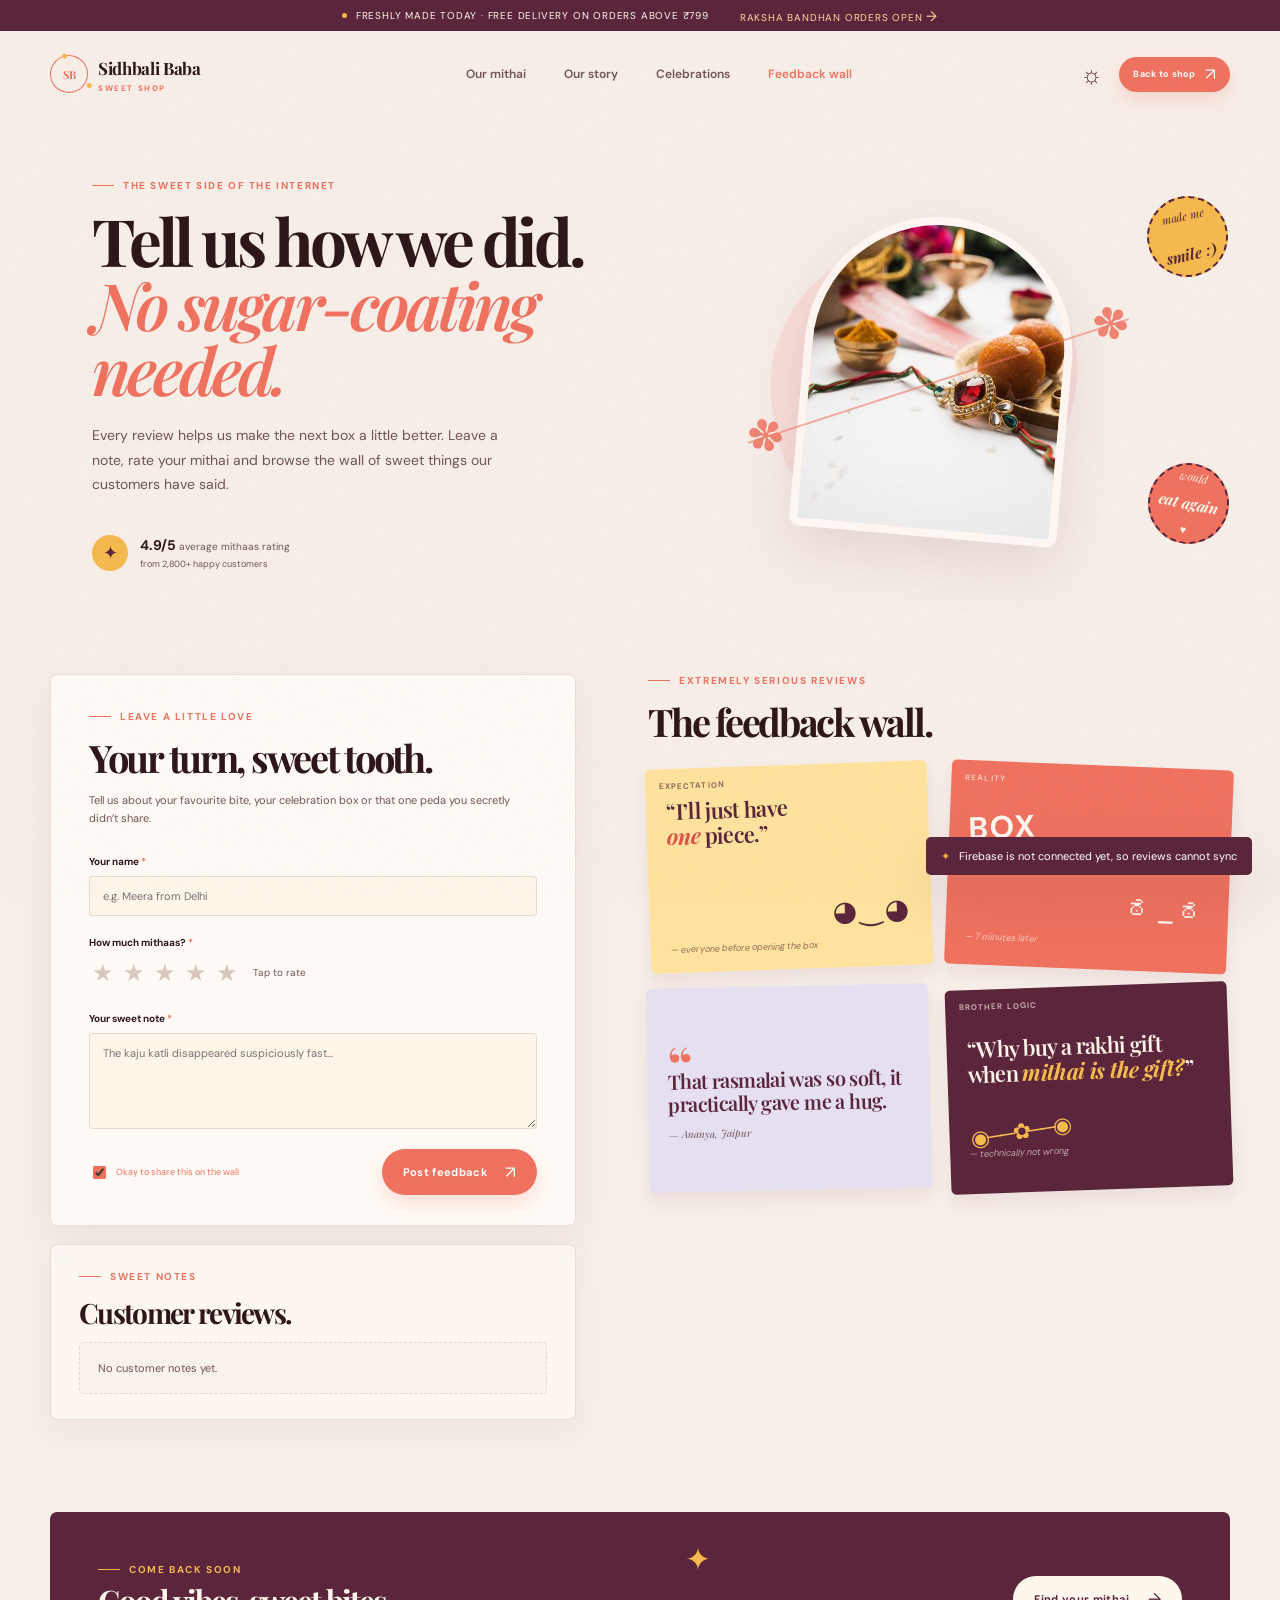
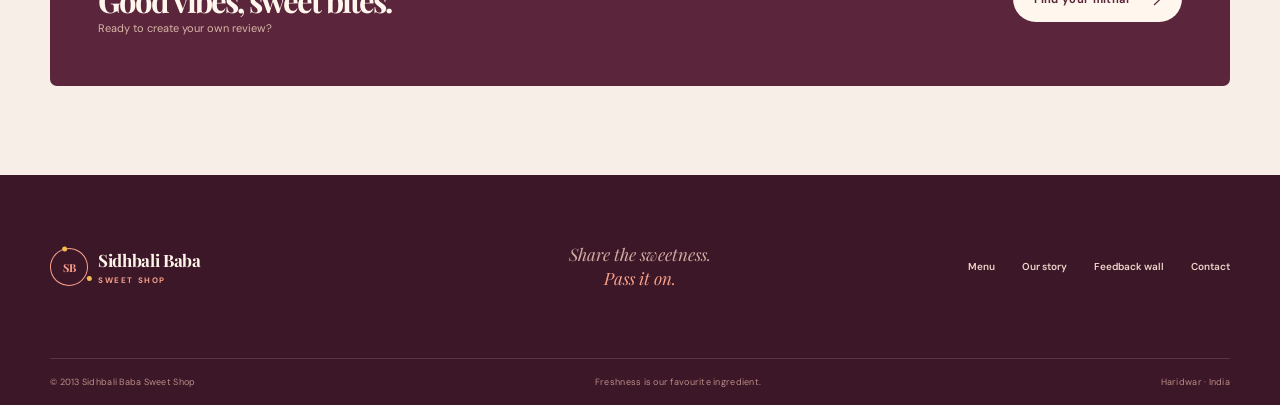
==== feedback.html @ 3eb991a9 "Initial website commit" ====
<!DOCTYPE html>
<html lang="en">
  <head>
    <meta charset="UTF-8" />
    <meta name="viewport" content="width=device-width, initial-scale=1.0" />
    <meta name="description" content="Share your Sidhbali Baba Sweet Shop experience on our feedback wall." />
    <title>Feedback Wall | Sidhbali Baba Sweet Shop</title>
    <link rel="preconnect" href="https://fonts.googleapis.com" />
    <link rel="preconnect" href="https://fonts.gstatic.com" crossorigin />
    <link href="https://fonts.googleapis.com/css2?family=DM+Sans:wght@400;500;600;700&family=Playfair+Display:ital,wght@0,600;0,700;1,600;1,700&display=swap" rel="stylesheet" />
    <link rel="stylesheet" href="styles.css" />
    <link rel="stylesheet" href="feedback.css" />
  </head>
  <body class="feedback-page">
    <div class="page-noise" aria-hidden="true"></div>
    <div class="announcement"><span class="announcement-dot"></span> Freshly made today · Free delivery on orders above ₹799 <span class="announcement-link">Raksha Bandhan orders open <span>→</span></span></div>
    <header class="site-header" id="top">
      <nav class="nav container" aria-label="Main navigation">
        <a class="brand" href="index.html" aria-label="Sidhbali Baba Sweet Shop home"><span class="brand-mark"><span>SB</span></span><span class="brand-copy"><strong>Sidhbali Baba</strong><small>Sweet Shop</small></span></a>
        <div class="nav-links"><a href="index.html#menu">Our mithai</a><a href="index.html#story">Our story</a><a href="index.html#celebrate">Celebrations</a><a class="active-link" href="feedback.html">Feedback wall</a></div>
        <div class="nav-actions"><button class="icon-button theme-button" id="themeToggle" aria-label="Toggle color theme" title="Toggle color theme">☼</button><a class="button button-primary nav-home-button" href="index.html">Back to shop <span>↗</span></a></div>
        <button class="mobile-menu-button" id="mobileMenuButton" aria-label="Open navigation menu"><span></span><span></span></button>
      </nav>
      <div class="mobile-nav" id="mobileNav"><a href="index.html#menu">Our mithai</a><a href="index.html#story">Our story</a><a href="index.html#celebrate">Celebrations</a><a href="feedback.html">Feedback wall</a></div>
    </header>

    <main>
      <section class="feedback-hero container">
        <div class="feedback-hero-copy reveal visible"><p class="eyebrow"><span class="eyebrow-line"></span> The sweet side of the internet</p><h1>Tell us how we did.<br /><em>No sugar-coating needed.</em></h1><p>Every review helps us make the next box a little better. Leave a note, rate your mithai and browse the wall of sweet things our customers have said.</p><div class="hero-proof"><span class="proof-star">✦</span><span><strong>4.9/5</strong> average mithaas rating<br /><small>from 2,800+ happy customers</small></span></div></div>
        <div class="feedback-hero-art reveal reveal-delay-1 visible"><div class="art-splash"></div><div class="art-rakhi"><span>✽</span><span>✽</span></div><img src="assets/raksha-bandhan-gift.jpg" alt="Raksha Bandhan rakhi beside Indian sweets" /><div class="art-sticker sticker-top">made me<br /><strong>smile :)</strong></div><div class="art-sticker sticker-bottom">would<br /><strong>eat again</strong> ♥</div></div>
      </section>

      <section class="feedback-grid container">
        <div class="feedback-form-column reveal"><div class="feedback-form-card"><div class="form-heading"><p class="eyebrow"><span class="eyebrow-line"></span> Leave a little love</p><h2>Your turn, sweet tooth.</h2><p>Tell us about your favourite bite, your celebration box or that one peda you secretly didn’t share.</p></div><form id="feedbackForm"><label for="feedbackName">Your name <span>*</span></label><input id="feedbackName" name="name" type="text" placeholder="e.g. Meera from Delhi" required /><label>How much mithaas? <span>*</span></label><div class="rating-picker" role="radiogroup" aria-label="Rating"><button type="button" class="rating-star" data-rating="1" aria-label="1 star">★</button><button type="button" class="rating-star" data-rating="2" aria-label="2 stars">★</button><button type="button" class="rating-star" data-rating="3" aria-label="3 stars">★</button><button type="button" class="rating-star" data-rating="4" aria-label="4 stars">★</button><button type="button" class="rating-star" data-rating="5" aria-label="5 stars">★</button><span class="rating-label" id="ratingLabel">Tap to rate</span></div><input type="hidden" name="rating" id="ratingValue" value="0" /><label for="feedbackMessage">Your sweet note <span>*</span></label><textarea id="feedbackMessage" name="message" rows="5" placeholder="The kaju katli disappeared suspiciously fast..." required></textarea><div class="form-bottom"><label class="check-label"><input type="checkbox" id="permission" checked /> <span>Okay to share this on the wall</span></label><button type="submit" class="button button-primary">Post feedback <span>↗</span></button></div></form><div class="form-success" id="formSuccess" aria-live="polite"><span>✦</span><div><strong>Sweet! Your note is on the wall.</strong><small>Thanks for making our day a little brighter.</small></div></div></div><section class="review-stream" aria-label="Customer reviews"><div class="review-stream-heading"><p class="eyebrow"><span class="eyebrow-line"></span> Sweet notes</p><h2>Customer reviews.</h2></div><div class="review-list" id="reviewList" aria-live="polite"></div></section></div>

        <div class="meme-column reveal reveal-delay-1"><div class="meme-heading"><p class="eyebrow"><span class="eyebrow-line"></span> Extremely serious reviews</p><h2>The feedback wall.</h2></div><div class="meme-wall" id="memeWall"><article class="meme-card meme-yellow tilt-left"><span class="meme-tag">Expectation</span><p>“I’ll just have<br /><strong>one</strong> piece.”</p><div class="meme-face">◕‿◕</div><span class="meme-caption">— everyone before opening the box</span></article><article class="meme-card meme-pink tilt-right"><span class="meme-tag">Reality</span><div class="meme-big">BOX<br />GONE.</div><div class="meme-face">ಠ_ಠ</div><span class="meme-caption">— 7 minutes later</span></article><article class="meme-card quote-card"><span class="quote-mark-small">“</span><p>That rasmalai was so soft, it practically gave me a hug.</p><span>— Ananya, Jaipur</span></article><article class="meme-card meme-purple tilt-left"><span class="meme-tag">Brother logic</span><p>“Why buy a rakhi gift<br />when <strong>mithai is the gift?</strong>”</p><div class="meme-rakhi">◉──✿──◉</div><span class="meme-caption">— technically not wrong</span></article></div></div>
      </section>

      <section class="feedback-cta container reveal"><div><p class="eyebrow eyebrow-light"><span class="eyebrow-line"></span> Come back soon</p><h2>Good vibes, sweet bites.</h2><p>Ready to create your own review?</p></div><a href="index.html#menu" class="button button-light">Find your mithai <span>→</span></a><span class="cta-sparkle">✦</span></section>
    </main>

    <footer class="site-footer"><div class="container footer-top"><a class="brand footer-brand" href="index.html"><span class="brand-mark"><span>SB</span></span><span class="brand-copy"><strong>Sidhbali Baba</strong><small>Sweet Shop</small></span></a><div class="footer-note">Share the sweetness.<br /><em>Pass it on.</em></div><div class="footer-links"><a href="index.html#menu">Menu</a><a href="index.html#story">Our story</a><a href="feedback.html">Feedback wall</a><a href="mailto:hello@sidhbalibaba.com">Contact</a></div></div><div class="container footer-bottom"><span>© 2013 Sidhbali Baba Sweet Shop</span><span>Freshness is our favourite ingredient.</span><span>Haridwar · India</span></div></footer>
    <div class="toast" id="toast" role="status"><span class="toast-icon">✦</span><span id="toastText">Thank you for your feedback</span></div>
    <script src="/__/firebase/8.10.1/firebase-app.js"></script>
    <script src="/__/firebase/8.10.1/firebase-firestore.js"></script>
    <script src="/__/firebase/init.js"></script>
    <script src="feedback.js"></script>
  </body>
</html>
---- styles.css ----
:root {
  --ink: #2e1719;
  --ink-soft: #715456;
  --paper: #fffaf5;
  --paper-deep: #f7eee8;
  --cream: #fff5e9;
  --rose: #f8deda;
  --coral: #ef725f;
  --coral-deep: #d75649;
  --saffron: #f4b94f;
  --plum: #5b263b;
  --plum-deep: #3b1727;
  --sage: #dce9d9;
  --lilac: #e5dff0;
  --line: rgba(79, 35, 34, .13);
  --shadow: 0 22px 55px rgba(91, 38, 59, .12);
  --ease-out: cubic-bezier(.23, 1, .32, 1);
  --ease-in-out: cubic-bezier(.77, 0, .175, 1);
}

* { box-sizing: border-box; }
html { scroll-behavior: smooth; }
body {
  margin: 0;
  color: var(--ink);
  background: var(--paper);
  font-family: "DM Sans", sans-serif;
  overflow-x: hidden;
  transition: background .35s ease, color .35s ease;
}
body.dark-mode {
  --ink: #fff4e9;
  --ink-soft: #d2b9b2;
  --paper: #24171d;
  --paper-deep: #322027;
  --cream: #382329;
  --rose: #572f3c;
  --line: rgba(255, 239, 227, .14);
  --shadow: 0 22px 55px rgba(0, 0, 0, .28);
}
body.dark-mode .site-header { background: rgba(36, 23, 29, .87); }
body.dark-mode .product-card, body.dark-mode .story-section { background: #302026; }
body.dark-mode .filter-button { background: #382329; color: #f7dfd0; }
body.dark-mode .filter-button.active { color: #fff; background: var(--plum); }
body.dark-mode .hero { background: radial-gradient(circle at 76% 37%, rgba(242, 173, 86, .18), transparent 28%), radial-gradient(circle at 95% 95%, rgba(91, 38, 59, .35), transparent 36%); }
body.dark-mode .button-dark { background: #f7dfd0; color: #3b1727; }
body.dark-mode .text-button, body.dark-mode .nav-links a { color: #f7dfd0; }
body.dark-mode .product-badge { color: #fffaf1; background: #7f3150; border: 1px solid rgba(255, 244, 233, .18); text-shadow: 0 1px 1px rgba(0, 0, 0, .18); }
body.dark-mode .badge-rose { color: #3b1727; background: #ffd8d2; text-shadow: none; }
body.dark-mode .badge-gold { color: #3b1727; background: #f6c75f; text-shadow: none; }
body.dark-mode .badge-lilac { color: #3b1727; background: #e8dcff; text-shadow: none; }
body.dark-mode .badge-green { color: #173923; background: #dff1df; text-shadow: none; }
body.dark-mode .badge-orange { color: #451808; background: #ffad83; text-shadow: none; }

button, a { -webkit-tap-highlight-color: transparent; }
button { color: inherit; font: inherit; }
a { color: inherit; text-decoration: none; }
img { display: block; max-width: 100%; }
.container { width: min(1180px, calc(100% - 88px)); margin-inline: auto; }
.page-noise { position: fixed; inset: 0; pointer-events: none; opacity: .06; z-index: 20; background-image: url("data:image/svg+xml,%3Csvg viewBox='0 0 160 160' xmlns='http://www.w3.org/2000/svg'%3E%3Cfilter id='n'%3E%3CfeTurbulence type='fractalNoise' baseFrequency='.8' numOctaves='4' stitchTiles='stitch'/%3E%3C/filter%3E%3Crect width='100%25' height='100%25' filter='url(%23n)' opacity='.36'/%3E%3C/svg%3E"); mix-blend-mode: multiply; }

.announcement { min-height: 31px; display: flex; align-items: center; justify-content: center; gap: 9px; color: #fff8ee; background: var(--plum); font-size: 10px; letter-spacing: .08em; text-transform: uppercase; }
.announcement-dot { width: 5px; height: 5px; border-radius: 50%; background: var(--saffron); animation: pulse 2s infinite; }
.announcement-link { margin-left: 22px; color: #ffd99b; }
.announcement-link span { font-size: 14px; }

.site-header { position: sticky; top: 0; z-index: 15; background: rgba(255, 250, 245, .85); backdrop-filter: blur(15px); border-bottom: 1px solid transparent; transition: box-shadow .3s ease, border-color .3s ease, background .3s ease; }
.site-header.scrolled { border-color: var(--line); box-shadow: 0 8px 24px rgba(91, 38, 59, .06); }
.nav { height: 86px; display: flex; align-items: center; justify-content: space-between; gap: 25px; }
.brand { display: inline-flex; align-items: center; gap: 10px; min-width: 194px; }
.brand-mark { width: 38px; height: 38px; display: grid; place-items: center; border-radius: 50%; border: 1px solid var(--coral); color: var(--coral); position: relative; transform: rotate(-12deg); }
.brand-mark::before, .brand-mark::after { content: ""; position: absolute; width: 5px; height: 5px; border-radius: 50%; background: var(--saffron); }
.brand-mark::before { top: -3px; left: 15px; } .brand-mark::after { bottom: 0; right: -2px; }
.brand-mark span { font: 700 11px "Playfair Display", serif; transform: rotate(12deg); }
.brand-copy { display: flex; flex-direction: column; line-height: 1; }
.brand-copy strong { font: 700 17px "Playfair Display", serif; letter-spacing: -.02em; }
.brand-copy small { margin-top: 5px; color: var(--coral); font-size: 8px; font-weight: 700; letter-spacing: .2em; text-transform: uppercase; }
.nav-links { display: flex; align-items: center; gap: 38px; color: var(--ink-soft); font-size: 12px; font-weight: 600; }
.nav-links a, .footer-links a { transition: color .2s ease; }
.nav-links a:hover, .footer-links a:hover { color: var(--coral); }
.nav-actions { display: flex; align-items: center; gap: 13px; }
.icon-button, .cart-button { border: 0; background: none; cursor: pointer; }
.icon-button { width: 32px; height: 32px; display: grid; place-items: center; color: var(--plum); font-size: 24px; transition: transform .25s var(--ease-out); }
.icon-button:hover { transform: rotate(18deg); }
.cart-button { display: flex; align-items: center; gap: 8px; color: var(--plum); font-size: 12px; font-weight: 700; }
.cart-bag { font-size: 22px; line-height: 1; transform: rotate(180deg); display: inline-block; }
.cart-count { min-width: 19px; height: 19px; display: grid; place-items: center; border-radius: 50%; color: #fff; background: var(--coral); font-size: 10px; }
.mobile-menu-button, .mobile-nav { display: none; }

.hero { min-height: 552px; display: grid; grid-template-columns: .92fr 1.08fr; align-items: center; gap: 42px; padding-top: 34px; padding-bottom: 39px; position: relative; background: radial-gradient(circle at 78% 39%, rgba(244, 185, 79, .16), transparent 27%), radial-gradient(circle at 94% 96%, rgba(248, 222, 218, .62), transparent 35%); }
.hero-copy { padding: 15px 0 20px 54px; position: relative; z-index: 2; }
.eyebrow { display: flex; align-items: center; gap: 9px; margin: 0 0 16px; color: var(--coral); font-size: 10px; font-weight: 700; letter-spacing: .16em; text-transform: uppercase; }
.eyebrow-line { width: 22px; height: 1px; display: inline-block; background: currentColor; }
h1, h2, h3, p { margin-top: 0; }
h1, h2, blockquote { font-family: "Playfair Display", serif; }
h1 { max-width: 460px; margin-bottom: 21px; font-size: clamp(48px, 5.2vw, 72px); line-height: .99; letter-spacing: -.06em; }
h1 em, h2 em { color: var(--coral); font-weight: 600; }
.hero-description { max-width: 380px; margin-bottom: 29px; color: var(--ink-soft); font-size: 14px; line-height: 1.75; }
.hero-actions { display: flex; align-items: center; gap: 24px; }
.button { min-height: 46px; display: inline-flex; align-items: center; justify-content: center; gap: 18px; padding: 0 21px; border: 0; border-radius: 999px; font-size: 11px; font-weight: 700; letter-spacing: .03em; cursor: pointer; transition: transform .17s var(--ease-out), box-shadow .25s ease, background .25s ease; }
.button:hover { transform: translateY(-3px); box-shadow: 0 11px 24px rgba(91, 38, 59, .14); }
.button:active { transform: scale(.97); }
.button-primary { color: #fff; background: var(--coral); box-shadow: 0 8px 18px rgba(239, 114, 95, .2); }
.button-primary:hover { background: var(--coral-deep); }
.button-dark { color: #fff; background: var(--plum); }
.button-light { color: var(--plum); background: #fff7ee; }
.button span { font-size: 17px; font-weight: 400; line-height: 0; }
.text-button { display: inline-flex; align-items: center; gap: 9px; color: var(--plum); font-size: 11px; font-weight: 700; }
.text-button span { color: var(--coral); font-size: 18px; transition: transform .2s ease; }
.text-button:hover span { transform: translateX(4px); }
.hero-trust { display: flex; align-items: center; gap: 11px; margin-top: 43px; }
.hero-trust p { margin: 0; color: var(--ink-soft); font-size: 10px; }
.hero-trust strong { color: var(--ink); }
.avatar-stack { display: flex; }
.avatar-stack span { width: 25px; height: 25px; display: grid; place-items: center; margin-left: -6px; border: 2px solid var(--paper); border-radius: 50%; color: #fff; background: var(--plum); font-size: 8px; font-weight: 700; }
.avatar-stack span:first-child { margin-left: 0; background: #e0a088; } .avatar-stack span:nth-child(2) { background: #8da383; } .avatar-stack span:nth-child(3) { background: #c47a72; } .avatar-stack span:last-child { color: var(--plum); background: var(--saffron); }

.hero-visual { height: 470px; position: relative; }
.hero-glow { position: absolute; width: 270px; height: 270px; top: 104px; left: 161px; border-radius: 50%; background: var(--saffron); filter: blur(5px); opacity: .5; animation: breathe 6s ease-in-out infinite; }
.hero-orbit { position: absolute; border: 1px solid rgba(239, 114, 95, .28); border-radius: 50%; transform: rotate(-27deg); }
.orbit-one { width: 448px; height: 241px; top: 105px; left: 59px; }
.orbit-two { width: 390px; height: 218px; top: 120px; left: 88px; border-color: rgba(244, 185, 79, .47); transform: rotate(24deg); }
.hero-photo-card { overflow: hidden; box-shadow: var(--shadow); }
.main-photo { width: 313px; height: 365px; position: absolute; z-index: 2; top: 47px; left: 143px; border-radius: 165px 165px 16px 16px; border: 8px solid rgba(255, 250, 245, .75); transform: rotate(5deg); transition: transform .5s var(--ease-out); }
.hero-visual:hover .main-photo { transform: rotate(2deg) translateY(-5px); }
.main-photo img { width: 100%; height: 100%; object-fit: cover; object-position: 50% 45%; transform: scale(1.1); }
.photo-caption { position: absolute; right: 14px; bottom: 15px; left: 14px; padding: 9px 12px; display: flex; align-items: center; gap: 6px; border-radius: 5px; color: #fff; background: rgba(59, 23, 39, .7); backdrop-filter: blur(5px); font-size: 9px; letter-spacing: .04em; }
.caption-dot { width: 5px; height: 5px; border-radius: 50%; background: var(--saffron); }
.mini-photo { width: 114px; height: 123px; position: absolute; z-index: 3; border: 5px solid var(--paper); border-radius: 7px; transition: transform .35s var(--ease-out); }
.mini-photo:hover { transform: translateY(-6px) rotate(0deg); }
.mini-photo img { width: 100%; height: 100%; object-fit: cover; }
.mini-photo-one { top: 42px; right: 22px; transform: rotate(10deg); }.mini-photo-two { bottom: 33px; left: 63px; transform: rotate(-9deg); }
.floating-note { position: absolute; z-index: 4; display: flex; align-items: center; gap: 8px; padding: 9px 12px; border: 1px solid var(--line); border-radius: 5px; color: var(--ink-soft); background: rgba(255, 250, 245, .86); box-shadow: 0 10px 26px rgba(91, 38, 59, .09); font-size: 9px; line-height: 1.3; backdrop-filter: blur(10px); }
.floating-note b { color: var(--ink); font-size: 10px; }.note-icon { color: var(--coral); font-size: 17px; }.note-one { top: 108px; left: -2px; transform: rotate(-6deg); animation: float 5s ease-in-out infinite; }.note-two { right: 15px; bottom: 61px; transform: rotate(6deg); animation: float 5.7s .5s ease-in-out infinite; }
.hero-sparkle { position: absolute; z-index: 4; color: var(--coral); }.sparkle-one { top: 21px; left: 120px; font-size: 25px; animation: twinkle 2.4s infinite; }.sparkle-two { right: 114px; bottom: 10px; color: var(--saffron); font-size: 18px; animation: twinkle 2.4s .7s infinite; }.sparkle-three { top: 83px; left: 405px; color: var(--coral); font-size: 31px; animation: twinkle 2.4s 1.2s infinite; }

.marquee-section { overflow: hidden; color: #fff5e9; background: var(--coral); transform: rotate(-1.2deg) scale(1.02); margin: 0 -10px; }
.marquee-track { width: max-content; display: flex; align-items: center; gap: 23px; padding: 12px 0; animation: marquee 25s linear infinite; font-family: "Playfair Display", serif; font-size: 18px; font-style: italic; }
.marquee-track i { color: var(--saffron); font-family: sans-serif; font-size: 12px; font-style: normal; }

.menu-section { padding-top: 103px; padding-bottom: 99px; }
.section-heading { display: flex; justify-content: space-between; align-items: end; gap: 40px; margin-bottom: 36px; padding: 0 14px; }
.section-heading .eyebrow { margin-bottom: 13px; }
h2 { margin-bottom: 0; font-size: clamp(37px, 4.2vw, 54px); line-height: 1; letter-spacing: -.06em; }
.section-intro { width: 267px; margin: 0 26px 3px 0; color: var(--ink-soft); font-size: 12px; line-height: 1.7; }
.filter-row { display: flex; flex-wrap: wrap; gap: 8px; margin-bottom: 27px; padding: 0 14px; }
.filter-button { padding: 9px 16px; border: 1px solid var(--line); border-radius: 999px; color: var(--ink-soft); background: var(--cream); font-size: 10px; font-weight: 700; cursor: pointer; transition: all .2s ease; }
.filter-button:hover { border-color: var(--coral); color: var(--coral); }.filter-button.active { color: #fff; border-color: var(--plum); background: var(--plum); }
.product-grid { display: grid; grid-template-columns: repeat(4, 1fr); gap: 17px; }
.product-card { min-width: 0; overflow: hidden; border-radius: 7px; background: #fff; box-shadow: 0 2px 0 rgba(91, 38, 59, .03); transition: transform .32s var(--ease-out), box-shadow .32s ease, opacity .25s ease; }
.product-card:hover { transform: translateY(-7px); box-shadow: var(--shadow); }.product-card.is-hidden { display: none; }
.product-image-wrap { height: 202px; position: relative; overflow: hidden; background: var(--paper-deep); }.product-image { width: 100%; height: 100%; object-fit: cover; transition: transform .6s var(--ease-out); }.product-card:hover .product-image { transform: scale(1.08); }.object-position-bottom { object-position: center 70%; }.object-position-top { object-position: center 22%; }.object-position-center { object-position: center 48%; }
.product-badge { position: absolute; top: 12px; left: 12px; padding: 6px 8px; border-radius: 3px; color: #fff; background: var(--plum); font-size: 8px; font-weight: 700; letter-spacing: .05em; text-transform: uppercase; }.badge-rose { color: var(--plum); background: var(--rose); }.badge-gold { color: var(--plum); background: var(--saffron); }.badge-lilac { color: var(--plum); background: var(--lilac); }.badge-green { color: #31533b; background: var(--sage); }.badge-orange { color: #fff; background: #df8761; }
.quick-add { width: 31px; height: 31px; position: absolute; right: 11px; bottom: 11px; display: grid; place-items: center; border: 0; border-radius: 50%; color: #fff; background: var(--coral); font-size: 22px; font-weight: 300; line-height: 1; cursor: pointer; opacity: 0; transform: translateY(7px); transition: opacity .22s ease, transform .22s var(--ease-out), background .2s ease; }.product-card:hover .quick-add, .quick-add:focus-visible { opacity: 1; transform: translateY(0); }.quick-add:hover { background: var(--plum); }.quick-add.added { background: var(--plum); }
.product-content { min-height: 88px; display: flex; align-items: start; justify-content: space-between; gap: 7px; padding: 15px 14px 13px; }.product-content h3 { margin-bottom: 5px; font-family: "Playfair Display", serif; font-size: 16px; letter-spacing: -.02em; }.product-content p { margin: 0; color: var(--ink-soft); font-size: 9px; line-height: 1.3; }.product-price { padding-top: 2px; white-space: nowrap; text-align: right; }.product-price strong { font-size: 13px; }.product-price span { display: block; margin-top: 2px; color: var(--ink-soft); font-size: 8px; }.menu-foot { display: flex; align-items: center; justify-content: space-between; padding: 25px 15px 0; color: var(--ink-soft); font-size: 10px; }.menu-foot a { color: var(--coral); font-weight: 700; }.menu-foot a span { font-size: 15px; margin-left: 3px; }

.story-section { display: grid; grid-template-columns: .9fr 1.1fr; align-items: center; gap: 100px; padding-top: 92px; padding-bottom: 98px; }
.story-image { width: 100%; max-width: 431px; height: 378px; position: relative; margin-left: 36px; }.story-image::before { content: ""; position: absolute; inset: 20px -18px -18px 18px; border: 1px solid var(--coral); border-radius: 6px; }.story-image img { width: 100%; height: 100%; position: relative; object-fit: cover; border-radius: 6px; filter: saturate(.8); }.story-stamp { width: 95px; height: 95px; position: absolute; right: -43px; bottom: -28px; display: flex; flex-direction: column; align-items: center; justify-content: center; border-radius: 50%; color: #fff7ed; background: var(--plum); transform: rotate(11deg); text-align: center; box-shadow: 0 8px 19px rgba(91, 38, 59, .18); }.story-stamp span { font-size: 8px; letter-spacing: .08em; text-transform: uppercase; }.story-stamp strong { margin: 3px 0; font: 700 27px "Playfair Display", serif; }.story-copy { max-width: 480px; }.story-copy h2 { max-width: 420px; margin-bottom: 26px; }.story-copy > p:not(.eyebrow) { color: var(--ink-soft); font-size: 13px; line-height: 1.82; }.story-copy .button { margin-top: 10px; }

.celebrate-section { padding: 82px 0 95px; }.celebrate-card { min-height: 293px; display: grid; grid-template-columns: 1.05fr .95fr; overflow: hidden; border-radius: 7px; color: #fff7ed; background: var(--plum); box-shadow: var(--shadow); }.celebrate-copy { padding: 44px 42px; }.eyebrow-light { color: var(--saffron); }.celebrate-copy h2 { max-width: 400px; margin: 0 0 16px; font-size: 39px; }.celebrate-copy h2 em { color: #f6b3a0; }.celebrate-copy > p:not(.eyebrow) { max-width: 390px; margin-bottom: 23px; color: #e4c7bc; font-size: 12px; line-height: 1.7; }.celebrate-art { min-height: 293px; position: relative; overflow: hidden; }.celebrate-art::after { content: ""; position: absolute; inset: 0; background: linear-gradient(90deg, var(--plum) 0%, rgba(91,38,59,.03) 45%); }.celebrate-art img { width: 100%; height: 100%; object-fit: cover; object-position: 50% 60%; opacity: .82; }.celebrate-star { position: absolute; z-index: 2; top: 28px; right: 32px; color: var(--saffron); font-size: 36px; animation: twinkle 2.7s infinite; }.celebrate-circle { width: 143px; height: 143px; position: absolute; z-index: 2; right: 64px; bottom: -50px; border: 1px solid rgba(255, 217, 155, .5); border-radius: 50%; }

.quote-section { padding: 49px 15px 109px; text-align: center; }.quote-mark { display: block; height: 34px; color: var(--coral); font: 700 70px "Playfair Display", serif; line-height: .7; }.quote-section blockquote { margin: 0 auto 16px; font-size: clamp(28px, 3.4vw, 42px); line-height: 1.19; letter-spacing: -.04em; }.quote-section blockquote em { color: var(--coral); }.quote-section > p { margin: 0; color: var(--ink-soft); font: italic 12px "Playfair Display", serif; }
.site-footer { color: #f9dfd1; background: var(--plum-deep); }.footer-top { min-height: 183px; display: grid; grid-template-columns: 1fr 1fr 1fr; align-items: center; gap: 30px; }.footer-brand .brand-mark { color: #f9a08c; border-color: #f9a08c; }.footer-brand .brand-copy strong { color: #fff5e9; }.footer-brand .brand-copy small { color: #f9a08c; }.footer-note { color: #d1a9a1; font: italic 17px "Playfair Display", serif; line-height: 1.4; text-align: center; }.footer-note em { color: #f49e88; }.footer-links { display: flex; justify-content: end; gap: 27px; color: #efd4ca; font-size: 10px; font-weight: 600; }.footer-bottom { min-height: 47px; display: flex; align-items: center; justify-content: space-between; border-top: 1px solid rgba(255,255,255,.13); color: #bd8d88; font-size: 9px; letter-spacing: .03em; }

.cart-overlay { position: fixed; inset: 0; z-index: 50; background: rgba(36, 17, 28, .39); opacity: 0; pointer-events: none; transition: opacity .3s ease; }.cart-overlay.open { opacity: 1; pointer-events: auto; }.cart-drawer { width: min(390px, 100%); height: 100vh; position: fixed; top: 0; right: 0; z-index: 51; display: flex; flex-direction: column; color: var(--ink); background: var(--paper); box-shadow: -20px 0 55px rgba(59, 23, 39, .2); transform: translateX(100%); transition: transform .45s var(--ease-out); }.cart-drawer.open { transform: translateX(0); }.cart-header { display: flex; align-items: start; justify-content: space-between; padding: 35px 28px 23px; border-bottom: 1px solid var(--line); }.cart-header .eyebrow { margin-bottom: 8px; font-size: 9px; }.cart-header h2 { font-size: 31px; }.cart-header h2 span { color: var(--ink-soft); font: 400 12px "DM Sans", sans-serif; letter-spacing: 0; }.close-button { width: 31px; height: 31px; display: grid; place-items: center; border: 1px solid var(--line); border-radius: 50%; color: var(--ink-soft); background: none; font-size: 22px; line-height: 1; cursor: pointer; transition: border-color .2s, color .2s, transform .2s; }.close-button:hover { color: var(--coral); border-color: var(--coral); transform: rotate(90deg); }.cart-items { flex: 1; overflow-y: auto; padding: 20px 28px; }.empty-cart { height: 100%; min-height: 320px; display: flex; flex-direction: column; align-items: center; justify-content: center; text-align: center; }.empty-icon { width: 45px; height: 45px; display: grid; place-items: center; margin-bottom: 18px; border-radius: 50%; color: var(--coral); background: var(--rose); font-size: 20px; }.empty-cart h3 { margin-bottom: 7px; font: 700 22px "Playfair Display", serif; }.empty-cart p { margin-bottom: 22px; color: var(--ink-soft); font-size: 11px; }.cart-item { display: grid; grid-template-columns: 65px 1fr auto; gap: 13px; align-items: center; padding: 15px 0; border-bottom: 1px solid var(--line); }.cart-item-image { width: 65px; height: 65px; border-radius: 5px; object-fit: cover; }.cart-item-info h3 { margin-bottom: 4px; font: 700 15px "Playfair Display", serif; }.cart-item-info p { margin: 0; color: var(--ink-soft); font-size: 9px; }.cart-item-quantity { display: flex; align-items: center; gap: 9px; margin-top: 10px; }.quantity-button { width: 20px; height: 20px; display: grid; place-items: center; border: 1px solid var(--line); border-radius: 50%; color: var(--ink-soft); background: none; cursor: pointer; font-size: 14px; line-height: 1; }.quantity-button:hover { color: var(--coral); border-color: var(--coral); }.cart-item-quantity span { font-size: 10px; font-weight: 700; }.cart-item-price { align-self: start; padding-top: 2px; font-size: 12px; font-weight: 700; }.cart-footer { padding: 20px 28px 27px; border-top: 1px solid var(--line); }.cart-total { display: flex; justify-content: space-between; align-items: center; margin-bottom: 12px; }.cart-total span { color: var(--ink-soft); font-size: 11px; }.cart-total strong { font: 700 22px "Playfair Display", serif; }.delivery-note { display: flex; gap: 7px; margin-bottom: 18px; color: var(--ink-soft); font-size: 9px; }.delivery-note span { color: #6f9a76; font-weight: 700; }.checkout-button { width: 100%; justify-content: space-between; }.toast { position: fixed; z-index: 60; right: 28px; bottom: 25px; display: flex; align-items: center; gap: 9px; padding: 12px 15px; border-radius: 5px; color: #fff; background: var(--plum); box-shadow: var(--shadow); font-size: 11px; opacity: 0; pointer-events: none; transform: translateY(15px); transition: opacity .25s ease, transform .3s var(--ease-out); }.toast.show { opacity: 1; transform: translateY(0); }.toast-icon { color: var(--saffron); }.back-to-top { width: 34px; height: 34px; position: fixed; z-index: 10; right: 23px; bottom: 22px; border: 1px solid var(--line); border-radius: 50%; color: var(--plum); background: var(--paper); cursor: pointer; opacity: 0; pointer-events: none; transition: opacity .25s, transform .25s; }.back-to-top.visible { opacity: 1; pointer-events: auto; }.back-to-top:hover { transform: translateY(-4px); }

.reveal { opacity: 0; transform: translateY(22px); transition: opacity .7s ease, transform .7s var(--ease-out); }.reveal.visible { opacity: 1; transform: translateY(0); }.reveal-delay-1 { transition-delay: .08s; }.reveal-delay-2 { transition-delay: .16s; }
@keyframes pulse { 0%, 100% { box-shadow: 0 0 0 0 rgba(244,185,79,.5); } 50% { box-shadow: 0 0 0 5px rgba(244,185,79,0); } }
@keyframes breathe { 0%, 100% { transform: scale(.96); opacity: .42; } 50% { transform: scale(1.07); opacity: .62; } }
@keyframes float { 0%, 100% { translate: 0 0; } 50% { translate: 0 -7px; } }
@keyframes twinkle { 0%, 100% { opacity: .35; transform: scale(.85) rotate(0deg); } 50% { opacity: 1; transform: scale(1.15) rotate(20deg); } }
@keyframes marquee { from { transform: translateX(0); } to { transform: translateX(-50%); } }
@media (prefers-reduced-motion: reduce) { *, *::before, *::after { animation-duration: .001ms !important; animation-iteration-count: 1 !important; scroll-behavior: auto !important; transition-duration: .001ms !important; } }
@media (max-width: 980px) { .container { width: min(100% - 42px, 760px); }.hero { grid-template-columns: 1fr 1fr; gap: 0; }.hero-copy { padding-left: 7px; }.hero-visual { transform: scale(.82); transform-origin: center; margin: -39px -58px; }.product-grid { grid-template-columns: repeat(2, 1fr); }.story-section { gap: 54px; }.story-image { margin-left: 18px; }.footer-top { grid-template-columns: 1fr 1fr; }.footer-note { display: none; }.footer-links { justify-content: end; } }
@media (max-width: 670px) { .container { width: calc(100% - 34px); }.announcement { padding: 7px 13px; font-size: 8px; text-align: center; }.announcement-link { display: none; }.nav { height: 68px; }.brand { min-width: auto; }.brand-mark { width: 33px; height: 33px; }.brand-copy strong { font-size: 15px; }.nav-links, .theme-button, .cart-label { display: none; }.nav-actions { margin-left: auto; }.mobile-menu-button { width: 29px; height: 30px; display: flex; flex-direction: column; justify-content: center; gap: 5px; border: 0; background: none; cursor: pointer; }.mobile-menu-button span { width: 21px; height: 1px; display: block; margin-left: auto; background: var(--plum); transition: transform .3s var(--ease-out); }.mobile-menu-button span:last-child { width: 14px; }.mobile-menu-button.open span:first-child { transform: translateY(3px) rotate(45deg); }.mobile-menu-button.open span:last-child { width: 21px; transform: translateY(-3px) rotate(-45deg); }.mobile-nav { max-height: 0; display: flex; flex-direction: column; gap: 0; overflow: hidden; background: var(--paper); transition: max-height .3s var(--ease-out); }.mobile-nav.open { max-height: 160px; border-top: 1px solid var(--line); }.mobile-nav a { padding: 14px 17px; border-bottom: 1px solid var(--line); color: var(--ink-soft); font-size: 12px; font-weight: 600; }.hero { min-height: 0; display: flex; flex-direction: column; align-items: stretch; gap: 0; padding-top: 63px; padding-bottom: 5px; background: radial-gradient(circle at 80% 68%, rgba(244,185,79,.18), transparent 34%); }.hero-copy { padding: 0; }.eyebrow { font-size: 9px; }.hero-description { font-size: 13px; }.hero-trust { margin-top: 28px; }.hero-visual { width: calc(100% + 30px); height: 396px; margin: 4px -15px -9px; transform: scale(.8); transform-origin: top center; }.main-photo { left: 50%; margin-left: -156px; }.hero-glow { left: 50%; margin-left: -135px; }.orbit-one { left: 50%; margin-left: -224px; }.orbit-two { left: 50%; margin-left: -195px; }.mini-photo-one { right: 50%; margin-right: -213px; }.note-one { left: 50%; margin-left: -221px; }.note-two { right: 50%; margin-right: -212px; }.sparkle-three { left: 50%; margin-left: 97px; }.menu-section { padding-top: 76px; padding-bottom: 69px; }.section-heading { display: block; margin-bottom: 28px; padding: 0; }.section-intro { width: auto; margin: 19px 0 0; }.filter-row { padding: 0; overflow-x: auto; flex-wrap: nowrap; margin-right: -17px; padding-bottom: 3px; }.filter-button { flex: 0 0 auto; }.product-grid { gap: 11px; }.product-image-wrap { height: 154px; }.product-badge { top: 8px; left: 8px; padding: 5px 6px; font-size: 7px; }.quick-add { opacity: 1; transform: translateY(0); width: 28px; height: 28px; right: 8px; bottom: 8px; }.product-content { min-height: 94px; display: block; padding: 12px 10px 11px; }.product-content h3 { font-size: 14px; }.product-content p { font-size: 8px; }.product-price { display: flex; align-items: baseline; gap: 3px; margin-top: 9px; text-align: left; }.product-price span { display: inline; }.menu-foot { padding: 21px 0 0; font-size: 9px; }.story-section { display: flex; flex-direction: column; gap: 60px; padding-top: 58px; padding-bottom: 69px; }.story-image { width: calc(100% - 22px); height: 295px; margin-left: 0; margin-right: auto; }.story-stamp { right: -34px; bottom: -27px; transform: scale(.83) rotate(11deg); }.story-copy h2 { margin-bottom: 20px; }.story-copy > p:not(.eyebrow) { font-size: 12px; }.celebrate-section { padding: 51px 0 65px; }.celebrate-card { display: block; }.celebrate-copy { padding: 34px 26px 37px; }.celebrate-copy h2 { font-size: 32px; }.celebrate-art { min-height: 215px; }.celebrate-circle { right: 28px; }.quote-section { padding: 20px 10px 73px; }.quote-section blockquote { font-size: 28px; }.footer-top { min-height: 186px; grid-template-columns: 1fr; align-content: center; gap: 23px; }.footer-links { justify-content: start; gap: 20px; }.footer-bottom { min-height: 70px; align-items: start; justify-content: space-between; flex-wrap: wrap; gap: 8px; padding-top: 15px; padding-bottom: 15px; }.footer-bottom span:nth-child(2) { order: 3; width: 100%; }.toast { right: 17px; bottom: 17px; }.back-to-top { right: 15px; bottom: 70px; } }

@media (max-width: 670px) {
  html,
  body {
    max-width: 100%;
    overflow-x: hidden;
  }

  .container {
    width: min(100% - 28px, 520px);
  }

  .nav {
    gap: 12px;
  }

  .cart-button {
    gap: 5px;
  }

  h1 {
    max-width: 100%;
    font-size: 42px;
    line-height: 1.04;
    letter-spacing: 0;
  }

  h2,
  blockquote {
    letter-spacing: 0;
  }

  .hero {
    padding-top: 38px;
  }

  .hero-actions {
    flex-wrap: wrap;
    gap: 12px;
  }

  .hero-visual {
    width: 100%;
    height: min(92vw, 370px);
    min-height: 300px;
    margin: 22px 0 0;
    overflow: hidden;
    transform: none;
  }

  .hero-glow {
    width: 58%;
    height: 58%;
    top: 25%;
    left: 21%;
    margin-left: 0;
  }

  .orbit-one {
    width: 86%;
    height: 50%;
    top: 24%;
    left: 7%;
    margin-left: 0;
  }

  .orbit-two {
    width: 76%;
    height: 44%;
    top: 27%;
    left: 12%;
    margin-left: 0;
  }

  .main-photo {
    width: 58%;
    max-width: 240px;
    height: 78%;
    max-height: 305px;
    top: 9%;
    left: 50%;
    margin-left: 0;
    border-width: 6px;
    transform: translateX(-50%) rotate(4deg);
  }

  .hero-visual:hover .main-photo {
    transform: translateX(-50%) rotate(2deg);
  }

  .mini-photo {
    width: 22%;
    min-width: 76px;
    height: 25%;
    min-height: 86px;
    border-width: 4px;
  }

  .mini-photo-one {
    top: 8%;
    right: 4%;
    margin-right: 0;
  }

  .mini-photo-two {
    bottom: 9%;
    left: 5%;
  }

  .note-one {
    top: 24%;
    left: 1%;
    margin-left: 0;
  }

  .note-two {
    right: 1%;
    bottom: 17%;
    margin-right: 0;
  }

  .sparkle-one {
    top: 5%;
    left: 25%;
  }

  .sparkle-two {
    right: 22%;
    bottom: 4%;
  }

  .sparkle-three {
    left: 72%;
    top: 15%;
    margin-left: 0;
  }

  .menu-foot {
    flex-direction: column;
    align-items: flex-start;
    gap: 10px;
  }

  .story-image {
    width: 100%;
    margin-right: 0;
  }

  .story-image::before {
    inset: 14px -8px -8px 8px;
  }

  .story-stamp {
    right: -12px;
  }

  .cart-drawer {
    width: 100%;
  }

  .cart-header,
  .cart-items,
  .cart-footer {
    padding-left: 20px;
    padding-right: 20px;
  }
}

@media (max-width: 430px) {
  .container {
    width: calc(100% - 24px);
  }

  .announcement {
    letter-spacing: .04em;
  }

  .brand-copy strong {
    font-size: 14px;
  }

  .brand-copy small {
    letter-spacing: .14em;
  }

  h1 {
    font-size: 38px;
  }

  h2 {
    font-size: 33px;
  }

  .button {
    width: 100%;
    min-height: 44px;
    padding: 0 17px;
  }

  .text-button,
  .menu-foot a {
    min-height: 40px;
    display: inline-flex;
    align-items: center;
  }

  .hero-actions {
    align-items: stretch;
  }

  .hero-visual {
    height: min(98vw, 340px);
    min-height: 280px;
  }

  .floating-note {
    padding: 8px 9px;
    font-size: 8px;
  }

  .product-grid {
    grid-template-columns: 1fr;
  }

  .product-image-wrap {
    height: min(58vw, 230px);
    min-height: 178px;
  }

  .product-content {
    min-height: auto;
  }

  .footer-links {
    flex-wrap: wrap;
    gap: 14px 20px;
  }

  .footer-bottom {
    display: block;
  }

  .footer-bottom span {
    display: block;
  }

  .footer-bottom span + span {
    margin-top: 8px;
  }
}

@media (max-width: 360px) {
  .container {
    width: calc(100% - 20px);
  }

  .nav {
    gap: 8px;
  }

  .brand-copy strong {
    font-size: 13px;
  }

  .brand-copy small {
    font-size: 7px;
  }

  h1 {
    font-size: 35px;
  }

  .hero-visual {
    min-height: 264px;
  }

  .note-one,
  .note-two {
    display: none;
  }

  .cart-item {
    grid-template-columns: 56px 1fr;
  }

  .cart-item-image {
    width: 56px;
    height: 56px;
  }

  .cart-item-price {
    grid-column: 2;
    padding-top: 0;
  }
}
---- feedback.css ----
.feedback-page { background: var(--paper-deep); }
.feedback-page .site-header { background: rgba(247, 238, 232, .87); }
.active-link { color: var(--coral) !important; }
.nav-home-button { min-height: 35px; padding: 0 14px; gap: 9px; font-size: 9px; }
.feedback-hero { min-height: 495px; display: grid; grid-template-columns: 1fr .82fr; align-items: center; gap: 70px; padding-top: 55px; padding-bottom: 36px; }
.feedback-hero-copy { padding-left: 42px; }
.feedback-hero h1 { max-width: 580px; margin-bottom: 22px; font-size: clamp(45px, 5.1vw, 68px); }
.feedback-hero-copy > p:not(.eyebrow) { max-width: 425px; color: var(--ink-soft); font-size: 14px; line-height: 1.75; }
.hero-proof { display: inline-flex; align-items: center; gap: 12px; margin-top: 24px; color: var(--ink-soft); font-size: 10px; line-height: 1.5; }
.hero-proof strong { color: var(--ink); font-size: 14px; }.hero-proof small { font-size: 9px; }.proof-star { width: 36px; height: 36px; display: grid; place-items: center; border-radius: 50%; color: var(--plum); background: var(--saffron); font-size: 18px; }
.feedback-hero-art { height: 370px; position: relative; }.feedback-hero-art > img { width: 268px; height: 320px; position: absolute; z-index: 2; top: 27px; left: 72px; object-fit: cover; object-position: center; border: 8px solid rgba(255, 250, 245, .86); border-radius: 135px 135px 10px 10px; box-shadow: var(--shadow); transform: rotate(5deg); }.art-splash { width: 310px; height: 290px; position: absolute; top: 48px; left: 40px; border-radius: 50% 46% 55% 41%; background: var(--rose); transform: rotate(-11deg); }.art-rakhi { width: 400px; height: 105px; position: absolute; z-index: 3; top: 137px; left: 8px; display: flex; align-items: center; justify-content: space-between; color: var(--coral); font-size: 44px; transform: rotate(-18deg); opacity: .85; }.art-rakhi::before { content: ""; width: 100%; height: 2px; position: absolute; top: 50%; background: var(--coral); opacity: .65; }.art-rakhi span { position: relative; }.art-sticker { position: absolute; z-index: 4; display: grid; place-items: center; width: 81px; height: 81px; border: 2px dashed var(--plum); border-radius: 50%; color: var(--plum); background: var(--saffron); font: italic 11px "Playfair Display", serif; line-height: 1.1; text-align: center; transform: rotate(-13deg); }.art-sticker strong { font-size: 15px; }.sticker-top { top: 6px; right: 2px; }.sticker-bottom { right: 1px; bottom: 16px; color: #fff5e9; background: var(--coral); transform: rotate(12deg); }
.feedback-grid { display: grid; grid-template-columns: .95fr 1.05fr; gap: 72px; align-items: start; padding-top: 61px; padding-bottom: 92px; }.feedback-form-column { display: flex; flex-direction: column; gap: 18px; }.feedback-form-card { padding: 35px 38px 30px; border: 1px solid var(--line); border-radius: 7px; background: var(--paper); box-shadow: 0 14px 38px rgba(91, 38, 59, .06); }.form-heading h2, .meme-heading h2 { margin-bottom: 14px; font-size: 38px; }.form-heading > p:not(.eyebrow) { margin-bottom: 28px; color: var(--ink-soft); font-size: 11px; line-height: 1.65; }.feedback-form-card form { display: flex; flex-direction: column; }.feedback-form-card label:not(.check-label) { margin-bottom: 8px; color: var(--ink); font-size: 10px; font-weight: 700; }.feedback-form-card label span { color: var(--coral); }.feedback-form-card input[type="text"], .feedback-form-card textarea { width: 100%; margin-bottom: 20px; padding: 12px 13px; border: 1px solid var(--line); border-radius: 4px; outline: 0; color: var(--ink); background: var(--cream); font: 11px "DM Sans", sans-serif; resize: vertical; transition: border-color .2s ease, box-shadow .2s ease; }.feedback-form-card input[type="text"]:focus, .feedback-form-card textarea:focus { border-color: var(--coral); box-shadow: 0 0 0 3px rgba(239, 114, 95, .12); }.rating-picker { display: flex; align-items: center; gap: 3px; margin-bottom: 24px; }.rating-star { padding: 0 3px; border: 0; color: #d8c6bf; background: none; font-size: 24px; cursor: pointer; transition: color .15s ease, transform .15s var(--ease-out); }.rating-star:hover, .rating-star.selected { color: var(--saffron); transform: translateY(-2px); }.rating-label { margin-left: 9px; color: var(--ink-soft); font-size: 10px; }.form-bottom { display: flex; align-items: center; justify-content: space-between; gap: 16px; }.check-label { display: flex; align-items: center; gap: 7px; color: var(--ink-soft); font-size: 9px; }.check-label input { accent-color: var(--coral); }.form-success { display: none; align-items: center; gap: 13px; padding: 14px; margin-top: 17px; border-radius: 5px; color: #31533b; background: var(--sage); }.form-success.show { display: flex; animation: popIn .35s var(--ease-out); }.form-success > span { color: #6f9a76; font-size: 22px; }.form-success strong, .form-success small { display: block; }.form-success strong { font-size: 11px; }.form-success small { margin-top: 4px; font-size: 9px; }
.review-stream { padding: 25px 28px; border: 1px solid var(--line); border-radius: 7px; background: rgba(255, 250, 245, .7); box-shadow: 0 10px 30px rgba(91, 38, 59, .045); }.review-stream-heading h2 { margin-bottom: 15px; font-size: 28px; }.review-list { display: flex; flex-direction: column; gap: 12px; }.review-list:empty::before { content: "No customer notes yet."; display: block; padding: 18px; border: 1px dashed var(--line); border-radius: 5px; color: var(--ink-soft); background: rgba(247, 238, 232, .58); font-size: 11px; }.review-list .user-review { min-height: 0; padding: 18px 18px 16px; transform: none; }.review-list .user-review:hover { transform: translateY(-4px); }.review-list .user-review p { margin: -1px 0 10px; font-size: 18px; line-height: 1.18; letter-spacing: 0; }.review-list .quote-mark-small { height: 19px; font-size: 42px; }.review-list .user-review > span:last-child { font-size: 10px; }
.meme-heading { margin: 0 0 24px; }.meme-wall { display: grid; grid-template-columns: repeat(2, 1fr); gap: 17px; }.meme-card { min-height: 204px; position: relative; display: flex; flex-direction: column; justify-content: center; overflow: hidden; padding: 25px 20px 17px; border-radius: 5px; box-shadow: 0 9px 16px rgba(91, 38, 59, .08); transition: transform .3s var(--ease-out), box-shadow .3s ease; }.meme-card:hover { z-index: 2; transform: translateY(-6px) rotate(0deg); box-shadow: var(--shadow); }.meme-yellow { color: var(--plum); background: #ffe29d; }.meme-pink { color: #fff8f1; background: var(--coral); }.meme-purple { color: #fff2e8; background: var(--plum); }.tilt-left { transform: rotate(-2deg); }.tilt-right { transform: rotate(2.3deg); }.meme-tag { position: absolute; top: 12px; left: 14px; font-size: 8px; font-weight: 700; letter-spacing: .13em; text-transform: uppercase; opacity: .65; }.meme-card p { margin: 5px 0 10px; font: 600 22px "Playfair Display", serif; line-height: 1.12; letter-spacing: -.03em; }.meme-card p strong { color: var(--coral-deep); font-style: italic; }.meme-purple p strong, .meme-pink p strong { color: var(--saffron); }.meme-face { margin-top: auto; font-size: 28px; letter-spacing: .1em; text-align: right; }.meme-caption { margin-top: 9px; font-size: 9px; font-style: italic; opacity: .64; }.meme-big { margin-top: 16px; font: 700 31px/ .9 "DM Sans", sans-serif; letter-spacing: .07em; transform: rotate(-4deg); }.meme-pink .meme-face { margin-top: 22px; }.quote-card { min-height: 190px; color: var(--plum); background: var(--lilac); transform: rotate(-1.2deg); }.quote-card p { margin: -2px 0 12px; font-size: 20px; }.quote-card > span:last-child { color: var(--ink-soft); font: italic 10px "Playfair Display", serif; }.quote-mark-small { height: 25px; color: var(--coral); font: 700 54px/ .65 "Playfair Display", serif; }.meme-rakhi { margin-top: 13px; color: var(--saffron); font-size: 22px; letter-spacing: -.12em; transform: rotate(-7deg); }
.feedback-cta { min-height: 174px; position: relative; display: flex; align-items: center; justify-content: space-between; gap: 25px; overflow: hidden; margin-bottom: 89px; padding: 35px 48px; border-radius: 7px; color: #fff6ed; background: var(--plum); }.feedback-cta .eyebrow { margin-bottom: 9px; }.feedback-cta h2 { margin-bottom: 5px; font-size: 31px; }.feedback-cta p:not(.eyebrow) { margin: 0; color: #d8b5a9; font-size: 11px; }.cta-sparkle { position: absolute; right: 44%; top: 27px; color: var(--saffron); font-size: 31px; animation: twinkle 2.4s infinite; }
@keyframes popIn { from { opacity: 0; transform: translateY(8px) scale(.97); } to { opacity: 1; transform: translateY(0) scale(1); } }
@media (max-width: 980px) { .feedback-hero { gap: 25px; }.feedback-hero-copy { padding-left: 7px; }.feedback-grid { gap: 34px; }.feedback-hero-art { transform: scale(.82); transform-origin: center; margin: -34px -33px; }.nav-home-button { display: none; }.footer-links { flex-wrap: wrap; } }
@media (max-width: 670px) { .feedback-hero { min-height: 0; display: flex; flex-direction: column; gap: 0; align-items: stretch; padding-top: 58px; }.feedback-hero-copy { padding: 0; }.feedback-hero h1 { font-size: 46px; }.feedback-hero-copy > p:not(.eyebrow) { font-size: 13px; }.feedback-hero-art { width: calc(100% + 30px); height: 345px; margin: 17px -15px -15px; transform: scale(.78); transform-origin: top center; }.feedback-grid { display: flex; flex-direction: column; gap: 65px; padding-top: 45px; padding-bottom: 55px; }.feedback-form-card { padding: 28px 20px 23px; }.form-heading h2, .meme-heading h2 { font-size: 34px; }.form-bottom { align-items: start; flex-direction: column; }.form-bottom .button { width: 100%; }.meme-wall { gap: 12px; }.meme-card { min-height: 185px; padding: 20px 13px 13px; }.meme-card p { font-size: 18px; }.meme-big { font-size: 25px; }.feedback-cta { min-height: 250px; align-items: start; flex-direction: column; margin-bottom: 60px; padding: 28px 25px; }.feedback-cta .button { margin-top: auto; }.cta-sparkle { top: 24px; right: 30px; } }

@media (max-width: 670px) {
  .feedback-hero {
    padding-top: 38px;
  }

  .feedback-hero h1 {
    font-size: 40px;
    line-height: 1.04;
    letter-spacing: 0;
  }

  .feedback-hero-art {
    width: 100%;
    height: min(86vw, 330px);
    min-height: 282px;
    margin: 22px 0 0;
    overflow: hidden;
    transform: none;
  }

  .feedback-hero-art > img {
    width: 58%;
    max-width: 220px;
    height: 82%;
    top: 7%;
    left: 50%;
    border-width: 6px;
    transform: translateX(-50%) rotate(4deg);
  }

  .art-splash {
    width: 72%;
    height: 76%;
    top: 13%;
    left: 14%;
  }

  .art-rakhi {
    width: 92%;
    height: 88px;
    top: 39%;
    left: 4%;
    font-size: 36px;
  }

  .art-sticker {
    width: 70px;
    height: 70px;
    font-size: 10px;
  }

  .art-sticker strong {
    font-size: 13px;
  }

  .sticker-top {
    top: 2px;
    right: 3px;
  }

  .sticker-bottom {
    right: 3px;
    bottom: 8px;
  }

  .feedback-grid {
    gap: 48px;
    padding-top: 42px;
  }

  .feedback-form-card {
    width: 100%;
  }

  .feedback-form-card input[type="text"],
  .feedback-form-card textarea {
    font-size: 16px;
  }

  .rating-picker {
    flex-wrap: wrap;
    gap: 3px 5px;
  }

  .rating-label {
    width: 100%;
    margin: 4px 0 0;
  }

  .meme-wall {
    grid-template-columns: repeat(2, minmax(0, 1fr));
  }

  .feedback-cta {
    border-radius: 6px;
  }
}

@media (max-width: 520px) {
  .meme-wall {
    grid-template-columns: 1fr;
  }

  .meme-card {
    min-height: 168px;
  }
}

@media (max-width: 430px) {
  .feedback-hero h1 {
    font-size: 35px;
  }

  .feedback-hero-art {
    height: min(92vw, 310px);
    min-height: 258px;
  }

  .feedback-form-card {
    padding: 24px 16px 20px;
  }

  .form-heading h2,
  .meme-heading h2 {
    font-size: 31px;
  }

  .feedback-cta {
    min-height: 220px;
    padding: 25px 20px;
  }
}

@media (max-width: 360px) {
  .feedback-hero h1 {
    font-size: 32px;
  }

  .art-sticker {
    width: 62px;
    height: 62px;
    font-size: 9px;
  }

  .art-sticker strong {
    font-size: 12px;
  }
}
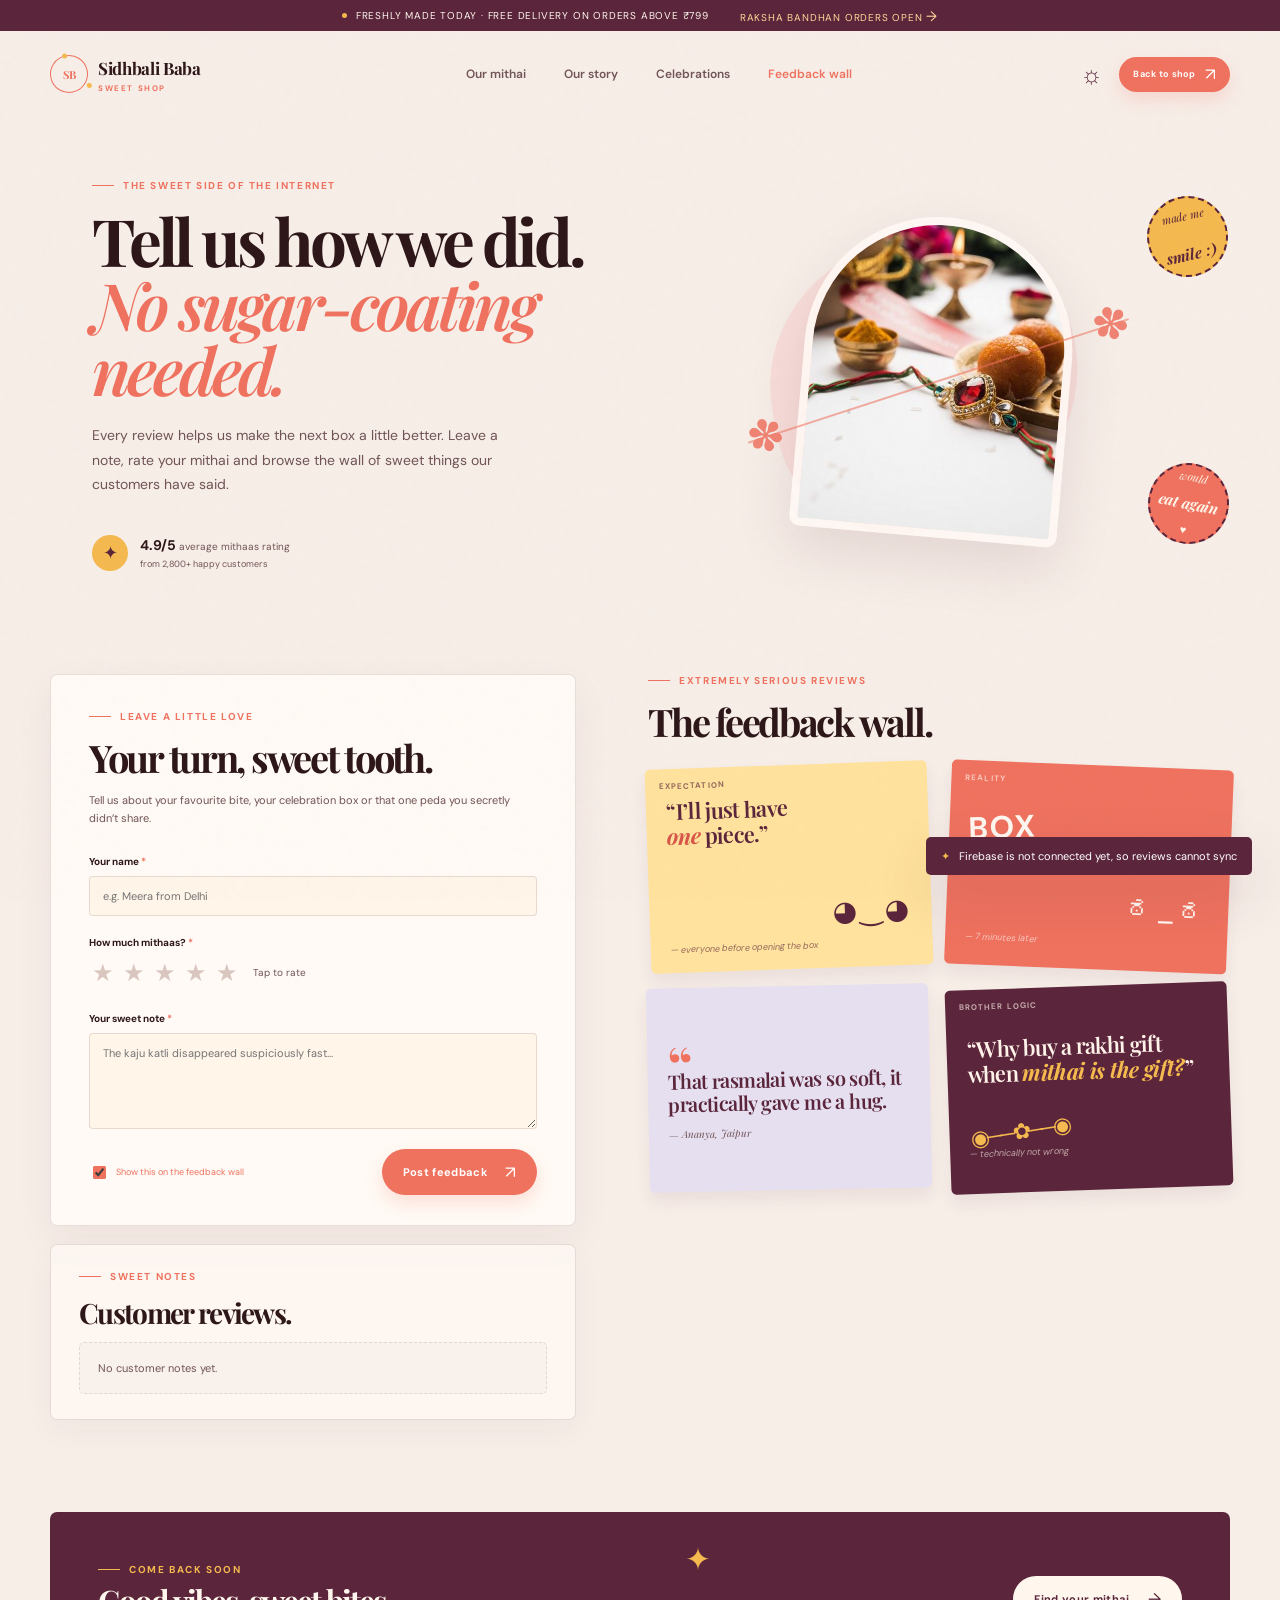
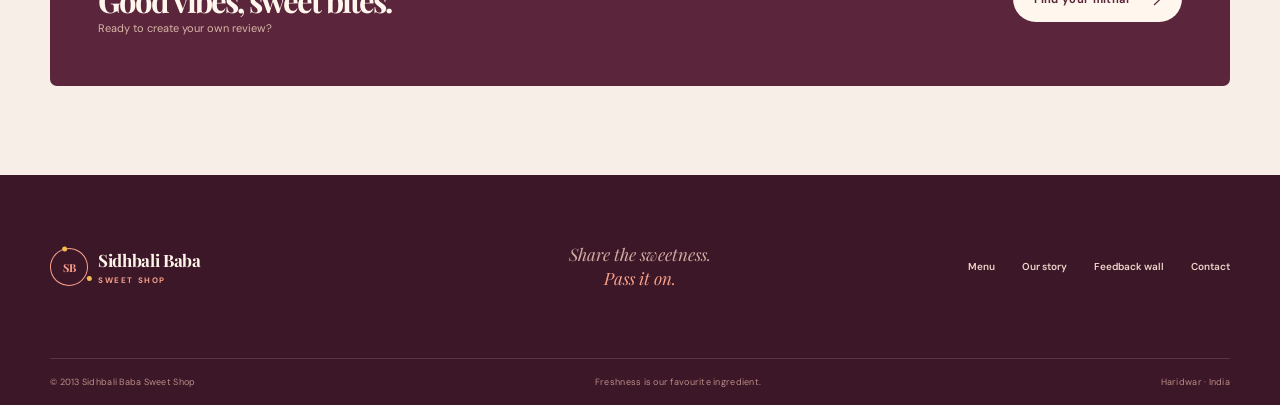
==== commit 417ab160: "Fix feedback review routing" ====
--- a/feedback.html
+++ b/feedback.html
@@ -31,7 +31,7 @@
       </section>
 
       <section class="feedback-grid container">
-        <div class="feedback-form-column reveal"><div class="feedback-form-card"><div class="form-heading"><p class="eyebrow"><span class="eyebrow-line"></span> Leave a little love</p><h2>Your turn, sweet tooth.</h2><p>Tell us about your favourite bite, your celebration box or that one peda you secretly didn’t share.</p></div><form id="feedbackForm"><label for="feedbackName">Your name <span>*</span></label><input id="feedbackName" name="name" type="text" placeholder="e.g. Meera from Delhi" required /><label>How much mithaas? <span>*</span></label><div class="rating-picker" role="radiogroup" aria-label="Rating"><button type="button" class="rating-star" data-rating="1" aria-label="1 star">★</button><button type="button" class="rating-star" data-rating="2" aria-label="2 stars">★</button><button type="button" class="rating-star" data-rating="3" aria-label="3 stars">★</button><button type="button" class="rating-star" data-rating="4" aria-label="4 stars">★</button><button type="button" class="rating-star" data-rating="5" aria-label="5 stars">★</button><span class="rating-label" id="ratingLabel">Tap to rate</span></div><input type="hidden" name="rating" id="ratingValue" value="0" /><label for="feedbackMessage">Your sweet note <span>*</span></label><textarea id="feedbackMessage" name="message" rows="5" placeholder="The kaju katli disappeared suspiciously fast..." required></textarea><div class="form-bottom"><label class="check-label"><input type="checkbox" id="permission" checked /> <span>Okay to share this on the wall</span></label><button type="submit" class="button button-primary">Post feedback <span>↗</span></button></div></form><div class="form-success" id="formSuccess" aria-live="polite"><span>✦</span><div><strong>Sweet! Your note is on the wall.</strong><small>Thanks for making our day a little brighter.</small></div></div></div><section class="review-stream" aria-label="Customer reviews"><div class="review-stream-heading"><p class="eyebrow"><span class="eyebrow-line"></span> Sweet notes</p><h2>Customer reviews.</h2></div><div class="review-list" id="reviewList" aria-live="polite"></div></section></div>
+        <div class="feedback-form-column reveal"><div class="feedback-form-card"><div class="form-heading"><p class="eyebrow"><span class="eyebrow-line"></span> Leave a little love</p><h2>Your turn, sweet tooth.</h2><p>Tell us about your favourite bite, your celebration box or that one peda you secretly didn’t share.</p></div><form id="feedbackForm"><label for="feedbackName">Your name <span>*</span></label><input id="feedbackName" name="name" type="text" placeholder="e.g. Meera from Delhi" required /><label>How much mithaas? <span>*</span></label><div class="rating-picker" role="radiogroup" aria-label="Rating"><button type="button" class="rating-star" data-rating="1" aria-label="1 star">★</button><button type="button" class="rating-star" data-rating="2" aria-label="2 stars">★</button><button type="button" class="rating-star" data-rating="3" aria-label="3 stars">★</button><button type="button" class="rating-star" data-rating="4" aria-label="4 stars">★</button><button type="button" class="rating-star" data-rating="5" aria-label="5 stars">★</button><span class="rating-label" id="ratingLabel">Tap to rate</span></div><input type="hidden" name="rating" id="ratingValue" value="0" /><label for="feedbackMessage">Your sweet note <span>*</span></label><textarea id="feedbackMessage" name="message" rows="5" placeholder="The kaju katli disappeared suspiciously fast..." required></textarea><div class="form-bottom"><label class="check-label"><input type="checkbox" id="permission" checked /> <span>Show this on the feedback wall</span></label><button type="submit" class="button button-primary">Post feedback <span>↗</span></button></div></form><div class="form-success" id="formSuccess" aria-live="polite"><span>✦</span><div><strong id="formSuccessTitle">Sweet! Your note is on the wall.</strong><small id="formSuccessMessage">Thanks for making our day a little brighter.</small></div></div></div><section class="review-stream" aria-label="Customer reviews"><div class="review-stream-heading"><p class="eyebrow"><span class="eyebrow-line"></span> Sweet notes</p><h2>Customer reviews.</h2></div><div class="review-list" id="reviewList" aria-live="polite"></div></section></div>
 
         <div class="meme-column reveal reveal-delay-1"><div class="meme-heading"><p class="eyebrow"><span class="eyebrow-line"></span> Extremely serious reviews</p><h2>The feedback wall.</h2></div><div class="meme-wall" id="memeWall"><article class="meme-card meme-yellow tilt-left"><span class="meme-tag">Expectation</span><p>“I’ll just have<br /><strong>one</strong> piece.”</p><div class="meme-face">◕‿◕</div><span class="meme-caption">— everyone before opening the box</span></article><article class="meme-card meme-pink tilt-right"><span class="meme-tag">Reality</span><div class="meme-big">BOX<br />GONE.</div><div class="meme-face">ಠ_ಠ</div><span class="meme-caption">— 7 minutes later</span></article><article class="meme-card quote-card"><span class="quote-mark-small">“</span><p>That rasmalai was so soft, it practically gave me a hug.</p><span>— Ananya, Jaipur</span></article><article class="meme-card meme-purple tilt-left"><span class="meme-tag">Brother logic</span><p>“Why buy a rakhi gift<br />when <strong>mithai is the gift?</strong>”</p><div class="meme-rakhi">◉──✿──◉</div><span class="meme-caption">— technically not wrong</span></article></div></div>
       </section>
--- a/feedback.css
+++ b/feedback.css
@@ -11,6 +11,7 @@
 .feedback-hero-art { height: 370px; position: relative; }.feedback-hero-art > img { width: 268px; height: 320px; position: absolute; z-index: 2; top: 27px; left: 72px; object-fit: cover; object-position: center; border: 8px solid rgba(255, 250, 245, .86); border-radius: 135px 135px 10px 10px; box-shadow: var(--shadow); transform: rotate(5deg); }.art-splash { width: 310px; height: 290px; position: absolute; top: 48px; left: 40px; border-radius: 50% 46% 55% 41%; background: var(--rose); transform: rotate(-11deg); }.art-rakhi { width: 400px; height: 105px; position: absolute; z-index: 3; top: 137px; left: 8px; display: flex; align-items: center; justify-content: space-between; color: var(--coral); font-size: 44px; transform: rotate(-18deg); opacity: .85; }.art-rakhi::before { content: ""; width: 100%; height: 2px; position: absolute; top: 50%; background: var(--coral); opacity: .65; }.art-rakhi span { position: relative; }.art-sticker { position: absolute; z-index: 4; display: grid; place-items: center; width: 81px; height: 81px; border: 2px dashed var(--plum); border-radius: 50%; color: var(--plum); background: var(--saffron); font: italic 11px "Playfair Display", serif; line-height: 1.1; text-align: center; transform: rotate(-13deg); }.art-sticker strong { font-size: 15px; }.sticker-top { top: 6px; right: 2px; }.sticker-bottom { right: 1px; bottom: 16px; color: #fff5e9; background: var(--coral); transform: rotate(12deg); }
 .feedback-grid { display: grid; grid-template-columns: .95fr 1.05fr; gap: 72px; align-items: start; padding-top: 61px; padding-bottom: 92px; }.feedback-form-column { display: flex; flex-direction: column; gap: 18px; }.feedback-form-card { padding: 35px 38px 30px; border: 1px solid var(--line); border-radius: 7px; background: var(--paper); box-shadow: 0 14px 38px rgba(91, 38, 59, .06); }.form-heading h2, .meme-heading h2 { margin-bottom: 14px; font-size: 38px; }.form-heading > p:not(.eyebrow) { margin-bottom: 28px; color: var(--ink-soft); font-size: 11px; line-height: 1.65; }.feedback-form-card form { display: flex; flex-direction: column; }.feedback-form-card label:not(.check-label) { margin-bottom: 8px; color: var(--ink); font-size: 10px; font-weight: 700; }.feedback-form-card label span { color: var(--coral); }.feedback-form-card input[type="text"], .feedback-form-card textarea { width: 100%; margin-bottom: 20px; padding: 12px 13px; border: 1px solid var(--line); border-radius: 4px; outline: 0; color: var(--ink); background: var(--cream); font: 11px "DM Sans", sans-serif; resize: vertical; transition: border-color .2s ease, box-shadow .2s ease; }.feedback-form-card input[type="text"]:focus, .feedback-form-card textarea:focus { border-color: var(--coral); box-shadow: 0 0 0 3px rgba(239, 114, 95, .12); }.rating-picker { display: flex; align-items: center; gap: 3px; margin-bottom: 24px; }.rating-star { padding: 0 3px; border: 0; color: #d8c6bf; background: none; font-size: 24px; cursor: pointer; transition: color .15s ease, transform .15s var(--ease-out); }.rating-star:hover, .rating-star.selected { color: var(--saffron); transform: translateY(-2px); }.rating-label { margin-left: 9px; color: var(--ink-soft); font-size: 10px; }.form-bottom { display: flex; align-items: center; justify-content: space-between; gap: 16px; }.check-label { display: flex; align-items: center; gap: 7px; color: var(--ink-soft); font-size: 9px; }.check-label input { accent-color: var(--coral); }.form-success { display: none; align-items: center; gap: 13px; padding: 14px; margin-top: 17px; border-radius: 5px; color: #31533b; background: var(--sage); }.form-success.show { display: flex; animation: popIn .35s var(--ease-out); }.form-success > span { color: #6f9a76; font-size: 22px; }.form-success strong, .form-success small { display: block; }.form-success strong { font-size: 11px; }.form-success small { margin-top: 4px; font-size: 9px; }
 .review-stream { padding: 25px 28px; border: 1px solid var(--line); border-radius: 7px; background: rgba(255, 250, 245, .7); box-shadow: 0 10px 30px rgba(91, 38, 59, .045); }.review-stream-heading h2 { margin-bottom: 15px; font-size: 28px; }.review-list { display: flex; flex-direction: column; gap: 12px; }.review-list:empty::before { content: "No customer notes yet."; display: block; padding: 18px; border: 1px dashed var(--line); border-radius: 5px; color: var(--ink-soft); background: rgba(247, 238, 232, .58); font-size: 11px; }.review-list .user-review { min-height: 0; padding: 18px 18px 16px; transform: none; }.review-list .user-review:hover { transform: translateY(-4px); }.review-list .user-review p { margin: -1px 0 10px; font-size: 18px; line-height: 1.18; letter-spacing: 0; }.review-list .quote-mark-small { height: 19px; font-size: 42px; }.review-list .user-review > span:last-child { font-size: 10px; }
+body.dark-mode .review-stream { border-color: rgba(226, 188, 171, .2); background: var(--paper); box-shadow: 0 10px 30px rgba(8, 3, 6, .24); } body.dark-mode .review-list .user-review { color: #f8e5da; background: var(--cream); box-shadow: 0 9px 16px rgba(8, 3, 6, .18); } body.dark-mode .review-list .user-review > span:last-child { color: #d7b8ad; } body.dark-mode .review-list:empty::before { border-color: rgba(226, 188, 171, .2); color: #d7b8ad; background: var(--cream); }
 .meme-heading { margin: 0 0 24px; }.meme-wall { display: grid; grid-template-columns: repeat(2, 1fr); gap: 17px; }.meme-card { min-height: 204px; position: relative; display: flex; flex-direction: column; justify-content: center; overflow: hidden; padding: 25px 20px 17px; border-radius: 5px; box-shadow: 0 9px 16px rgba(91, 38, 59, .08); transition: transform .3s var(--ease-out), box-shadow .3s ease; }.meme-card:hover { z-index: 2; transform: translateY(-6px) rotate(0deg); box-shadow: var(--shadow); }.meme-yellow { color: var(--plum); background: #ffe29d; }.meme-pink { color: #fff8f1; background: var(--coral); }.meme-purple { color: #fff2e8; background: var(--plum); }.tilt-left { transform: rotate(-2deg); }.tilt-right { transform: rotate(2.3deg); }.meme-tag { position: absolute; top: 12px; left: 14px; font-size: 8px; font-weight: 700; letter-spacing: .13em; text-transform: uppercase; opacity: .65; }.meme-card p { margin: 5px 0 10px; font: 600 22px "Playfair Display", serif; line-height: 1.12; letter-spacing: -.03em; }.meme-card p strong { color: var(--coral-deep); font-style: italic; }.meme-purple p strong, .meme-pink p strong { color: var(--saffron); }.meme-face { margin-top: auto; font-size: 28px; letter-spacing: .1em; text-align: right; }.meme-caption { margin-top: 9px; font-size: 9px; font-style: italic; opacity: .64; }.meme-big { margin-top: 16px; font: 700 31px/ .9 "DM Sans", sans-serif; letter-spacing: .07em; transform: rotate(-4deg); }.meme-pink .meme-face { margin-top: 22px; }.quote-card { min-height: 190px; color: var(--plum); background: var(--lilac); transform: rotate(-1.2deg); }.quote-card p { margin: -2px 0 12px; font-size: 20px; }.quote-card > span:last-child { color: var(--ink-soft); font: italic 10px "Playfair Display", serif; }.quote-mark-small { height: 25px; color: var(--coral); font: 700 54px/ .65 "Playfair Display", serif; }.meme-rakhi { margin-top: 13px; color: var(--saffron); font-size: 22px; letter-spacing: -.12em; transform: rotate(-7deg); }
 .feedback-cta { min-height: 174px; position: relative; display: flex; align-items: center; justify-content: space-between; gap: 25px; overflow: hidden; margin-bottom: 89px; padding: 35px 48px; border-radius: 7px; color: #fff6ed; background: var(--plum); }.feedback-cta .eyebrow { margin-bottom: 9px; }.feedback-cta h2 { margin-bottom: 5px; font-size: 31px; }.feedback-cta p:not(.eyebrow) { margin: 0; color: #d8b5a9; font-size: 11px; }.cta-sparkle { position: absolute; right: 44%; top: 27px; color: var(--saffron); font-size: 31px; animation: twinkle 2.4s infinite; }
 @keyframes popIn { from { opacity: 0; transform: translateY(8px) scale(.97); } to { opacity: 1; transform: translateY(0) scale(1); } }
